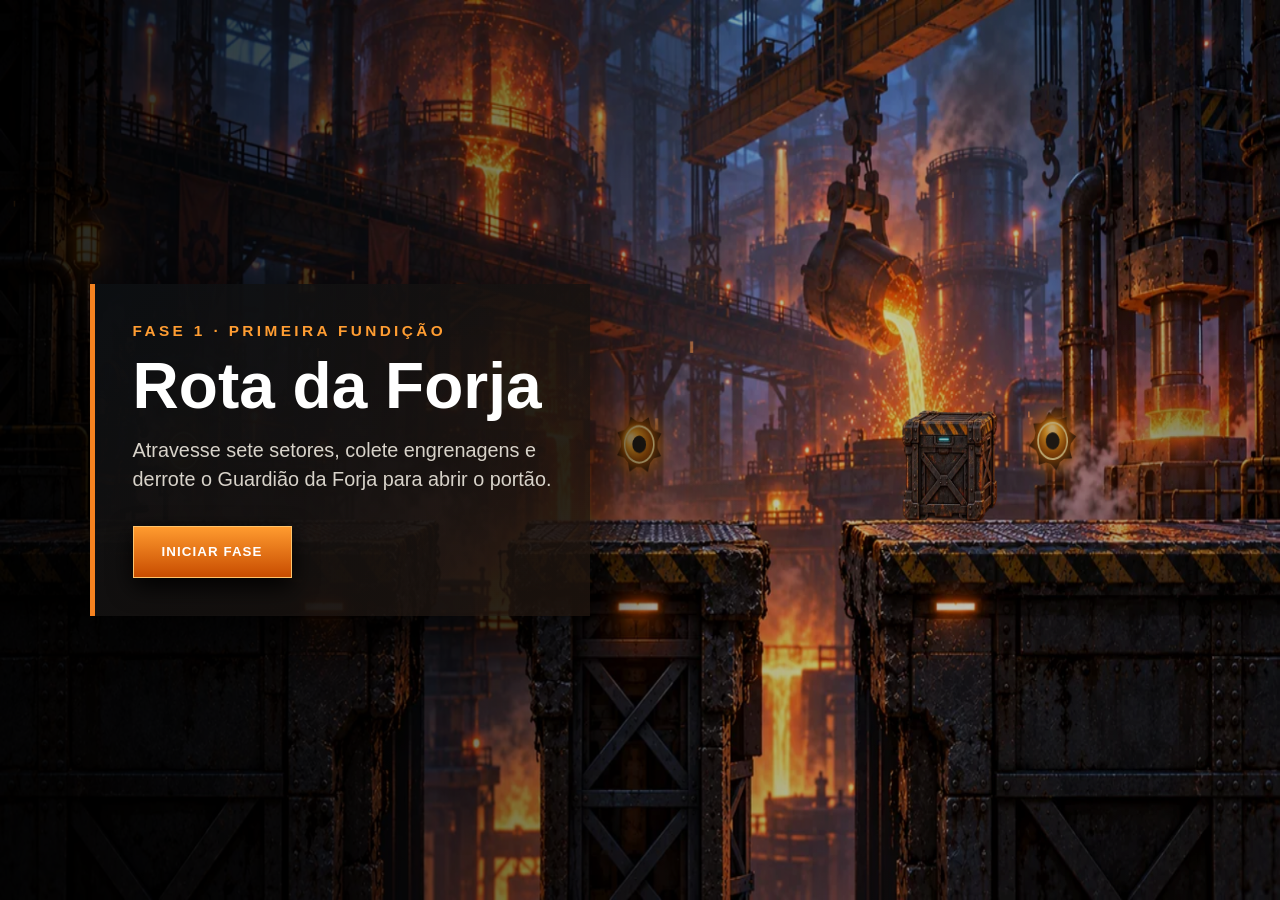
==== app/src/main/assets/index.html @ 574d8080 "feat: adicionar sequência de vitória e abertura do portão v10.0" ====
<!doctype html>
<html lang="pt-BR">
<head>
  <meta charset="utf-8">
  <meta name="viewport" content="width=device-width,initial-scale=1,maximum-scale=1,user-scalable=no,viewport-fit=cover">
  <title>Forja de Aço</title>
  <link rel="stylesheet" href="style.css">
</head>
<body>
  <main id="game-shell">
    <canvas id="game" width="1672" height="941" aria-label="Forja de Aço"></canvas>

    <section id="loading">
      <div class="brand">FORJA DE AÇO</div>
      <div class="subtitle">PROTÓTIPO DE PLATAFORMA</div>
      <div class="bar"><span></span></div>
    </section>

    <section id="intro" class="hidden">
      <div class="panel">
        <div class="eyebrow">FASE 1 · PRIMEIRA FUNDIÇÃO</div>
        <h1>Rota da Forja</h1>
        <p>Atravesse sete setores, colete engrenagens e derrote o Guardião da Forja para abrir o portão.</p>
        <button id="start">INICIAR FASE</button>
      </div>
    </section>

    <div id="hud" class="hidden">
      <div class="title">FORJA DE AÇO</div>
      <div id="status">SETOR 01 · PISO DE FUNDIÇÃO</div>
      <div id="scrap">SUCATA 0/5</div>
      <div id="score">PONTOS 0000</div>
      <div id="power" class="hidden"></div>
      <div id="fps">60 FPS</div>
      <button id="sound" aria-label="Ligar ou desligar som">♪</button>
      <button id="pause" aria-label="Pausar">Ⅱ</button>
    </div>

    <div id="boss-hud" class="hidden">
      <div class="boss-name">GUARDIÃO DA FORJA</div>
      <div class="boss-bar"><i id="boss-health"></i></div>
    </div>

    <div id="controls" class="hidden">
      <div class="move-pad">
        <button id="left" aria-label="Mover para esquerda">‹</button>
        <button id="right" aria-label="Mover para direita">›</button>
      </div>
      <div class="action-pad">
        <button id="attack" aria-label="Disparar rebite">⚡</button>
        <button id="jump" aria-label="Pular">⌃</button>
      </div>
    </div>

    <section id="message" class="hidden"><div></div></section>

    <section id="result" class="hidden">
      <div class="result-panel">
        <div class="eyebrow">GUARDIÃO DA FORJA DERROTADO</div>
        <h2>FASE 1 CONCLUÍDA</h2>
        <div id="result-stats"></div>
        <button id="replay">JOGAR NOVAMENTE</button>
      </div>
    </section>
  </main>
  <script src="game.js"></script>
</body>
</html>
---- app/src/main/assets/style.css ----
:root { color-scheme: dark; }
* { box-sizing: border-box; -webkit-tap-highlight-color: transparent; user-select: none; }
html, body { width: 100%; height: 100%; margin: 0; overflow: hidden; background: #050607; font-family: Arial, Helvetica, sans-serif; }
body { touch-action: none; }
#game-shell { position: fixed; inset: 0; overflow: hidden; background: #050607; }
#game { position: absolute; width: 100%; height: 100%; object-fit: fill; }
.hidden { display: none !important; }
#loading, #intro, #message, #result { position: absolute; inset: 0; display: grid; place-items: center; z-index: 20; }
#loading { background: radial-gradient(circle at 50% 60%, #622100 0, #160d08 32%, #040506 72%); }
.brand { color: #ffb13b; font-size: clamp(28px, 7vw, 92px); font-weight: 950; letter-spacing: .08em; text-shadow: 0 0 24px #ff6a00; }
.subtitle { color: #f4e7d2; margin-top: 10px; font-size: clamp(10px, 1.6vw, 24px); letter-spacing: .35em; text-align: center; }
.bar { width: min(56vw, 620px); height: 8px; border: 1px solid #81512b; margin-top: 28px; background: #0c0d0e; overflow: hidden; }
.bar span { display: block; height: 100%; width: 0; background: linear-gradient(90deg,#b93100,#ffbe3c); animation: load 1.25s ease forwards; box-shadow: 0 0 16px #ff7b00; }
@keyframes load { to { width: 100%; } }
#intro { background: linear-gradient(90deg, rgba(0,0,0,.86), rgba(0,0,0,.18) 68%); place-items: center start; padding-left: 7vw; }
.panel { width: min(500px, 46vw); padding: clamp(18px, 3vw, 38px); border-left: 5px solid #f58220; background: linear-gradient(135deg, rgba(12,15,18,.96), rgba(30,20,14,.86)); box-shadow: 0 18px 80px #000; }
.eyebrow { color: #ff9d32; letter-spacing: .22em; font-weight: 800; font-size: clamp(9px, 1.2vw, 16px); }
h1 { margin: .24em 0; font-size: clamp(30px, 5vw, 66px); line-height: .95; }
.panel p { color: #d8d3ca; line-height: 1.45; font-size: clamp(12px, 1.55vw, 20px); }
.panel button { margin-top: 12px; min-height: 52px; padding: 0 28px; border: 1px solid #ffc36a; background: linear-gradient(#ff9b2f,#c84c00); color: white; font-weight: 900; letter-spacing: .08em; box-shadow: 0 8px 24px #000; }
#hud { position: absolute; inset: max(10px, env(safe-area-inset-top)) 16px auto; height: 48px; z-index: 10; display: flex; align-items: center; gap: 15px; pointer-events: none; text-shadow: 0 2px 6px #000; }
#hud .title { color: #ff9a27; font-weight: 950; font-size: clamp(15px, 2.1vw, 29px); letter-spacing: .06em; }
#status { color: #e6e0d7; font-size: clamp(9px, 1.1vw, 15px); letter-spacing: .11em; }
#scrap { flex: 0 0 auto; color: #fff2cf; font: 950 clamp(10px, 1.2vw, 16px)/1 Arial,sans-serif; letter-spacing: .08em; padding: 9px 12px; border: 1px solid #ff9a27; border-radius: 6px; background: linear-gradient(180deg,rgba(120,50,4,.88),rgba(25,17,11,.88)); box-shadow: inset 0 0 12px rgba(255,133,25,.18),0 3px 12px #000; }
#score { flex: 0 0 auto; color: #ffe195; font: 900 clamp(9px, 1vw, 14px)/1 monospace; letter-spacing: .06em; }
#power { flex: 0 0 auto; color: #d7f8ff; font: 950 clamp(9px,1vw,14px)/1 Arial,sans-serif; padding: 8px 10px; border: 1px solid #55d9ff; border-radius: 6px; background: rgba(7,55,72,.8); box-shadow: inset 0 0 12px rgba(68,205,255,.18),0 3px 12px #000; }
#fps { color: #ffb24c; font: 800 clamp(8px, .9vw, 12px)/1 monospace; padding: 6px 8px; border: 1px solid rgba(255,154,39,.38); background: rgba(0,0,0,.35); }
#sound, #pause { pointer-events: auto; width: 48px; height: 44px; border-radius: 8px; border: 1px solid #8b8c8d; background: rgba(10,12,14,.63); color: white; font-weight: 900; font-size: 21px; }
#sound { margin-left: auto; color: #ffb24c; }
#boss-hud { position:absolute; z-index:11; left:50%; top:max(68px,calc(env(safe-area-inset-top) + 58px)); transform:translateX(-50%); width:min(500px,54vw); text-align:center; pointer-events:none; filter:drop-shadow(0 5px 10px #000); }
.boss-name { color:#ffd7a0; font:950 clamp(10px,1.25vw,17px)/1 Arial,sans-serif; letter-spacing:.17em; margin-bottom:7px; text-shadow:0 2px 5px #000; }
.boss-bar { height:16px; padding:3px; border:1px solid #c8a47b; border-radius:3px; background:rgba(9,10,11,.92); box-shadow:inset 0 0 8px #000,0 0 16px rgba(255,88,10,.25); overflow:hidden; }
.boss-bar i { display:block; width:100%; height:100%; border-radius:1px; background:linear-gradient(90deg,#a61f00,#ff5d0b 55%,#ffd056); box-shadow:0 0 13px #ff5a00; transition:width .18s ease; }
#controls { position: absolute; inset: auto max(18px, env(safe-area-inset-right)) max(18px, env(safe-area-inset-bottom)) max(18px, env(safe-area-inset-left)); z-index: 12; display: flex; align-items: end; justify-content: space-between; pointer-events: none; }
.move-pad { display: flex; gap: 16px; }
.action-pad { display: flex; align-items: end; gap: 14px; }
#controls button { pointer-events: auto; border: 2px solid rgba(255,255,255,.5); background: rgba(8,11,14,.48); color: rgba(255,255,255,.9); box-shadow: inset 0 0 18px rgba(255,255,255,.08), 0 6px 20px #000; backdrop-filter: blur(2px); }
#left, #right { width: clamp(76px, 9vw, 128px); height: clamp(76px, 9vw, 128px); border-radius: 50%; font-size: clamp(52px, 6vw, 82px); line-height: .7; padding-bottom: 10px; }
#jump { width: clamp(84px, 10vw, 140px); height: clamp(84px, 10vw, 140px); border-radius: 50%; font-size: clamp(48px, 6vw, 82px); padding-bottom: 15px; border-color: rgba(255,159,48,.8) !important; box-shadow: inset 0 0 22px rgba(255,126,0,.18), 0 6px 24px #000 !important; }
#attack { width: clamp(68px,8vw,108px); height: clamp(68px,8vw,108px); border-radius: 50%; font-size: clamp(30px,4vw,54px); border-color: rgba(104,205,255,.85) !important; color: #c9f3ff !important; box-shadow: inset 0 0 22px rgba(55,174,255,.2),0 6px 24px #000 !important; }
#controls button.pressed { transform: scale(.91); background: rgba(245,117,20,.55); }
#message { background: rgba(0,0,0,.22); pointer-events: none; }
#message div { padding: 14px 26px; color: white; background: rgba(8,10,12,.88); border-bottom: 3px solid #f57c19; font-weight: 900; font-size: clamp(16px, 3vw, 42px); letter-spacing: .08em; box-shadow: 0 12px 35px #000; }
#result { background: radial-gradient(circle at 50% 45%,rgba(101,39,5,.72),rgba(0,0,0,.9) 62%); }
.result-panel { width: min(620px,78vw); padding: clamp(22px,4vw,48px); text-align: center; border: 1px solid #ff9a27; border-top: 7px solid #ff9a27; background: linear-gradient(145deg,rgba(18,22,25,.98),rgba(45,24,12,.97)); box-shadow: 0 20px 90px #000, inset 0 0 35px rgba(255,112,18,.1); }
.result-panel h2 { margin: .25em 0 .45em; color: #fff; font-size: clamp(28px,5vw,62px); }
#result-stats { color: #ffd28b; font: 900 clamp(15px,2vw,26px)/1.7 monospace; white-space: pre-line; }
#replay { margin-top: 18px; min-height: 50px; padding: 0 28px; border: 1px solid #ffc36a; background: linear-gradient(#ff9b2f,#c84c00); color: #fff; font-weight: 950; letter-spacing: .08em; }
@media (max-height: 430px) { #hud { gap: 9px; } #status { max-width: 24vw; overflow: hidden; white-space: nowrap; } #fps { display:none; } #boss-hud { top:56px; width:42vw; } #left,#right { width: 72px; height: 72px; } #jump { width: 82px; height: 82px; } #attack { width: 66px; height: 66px; } }
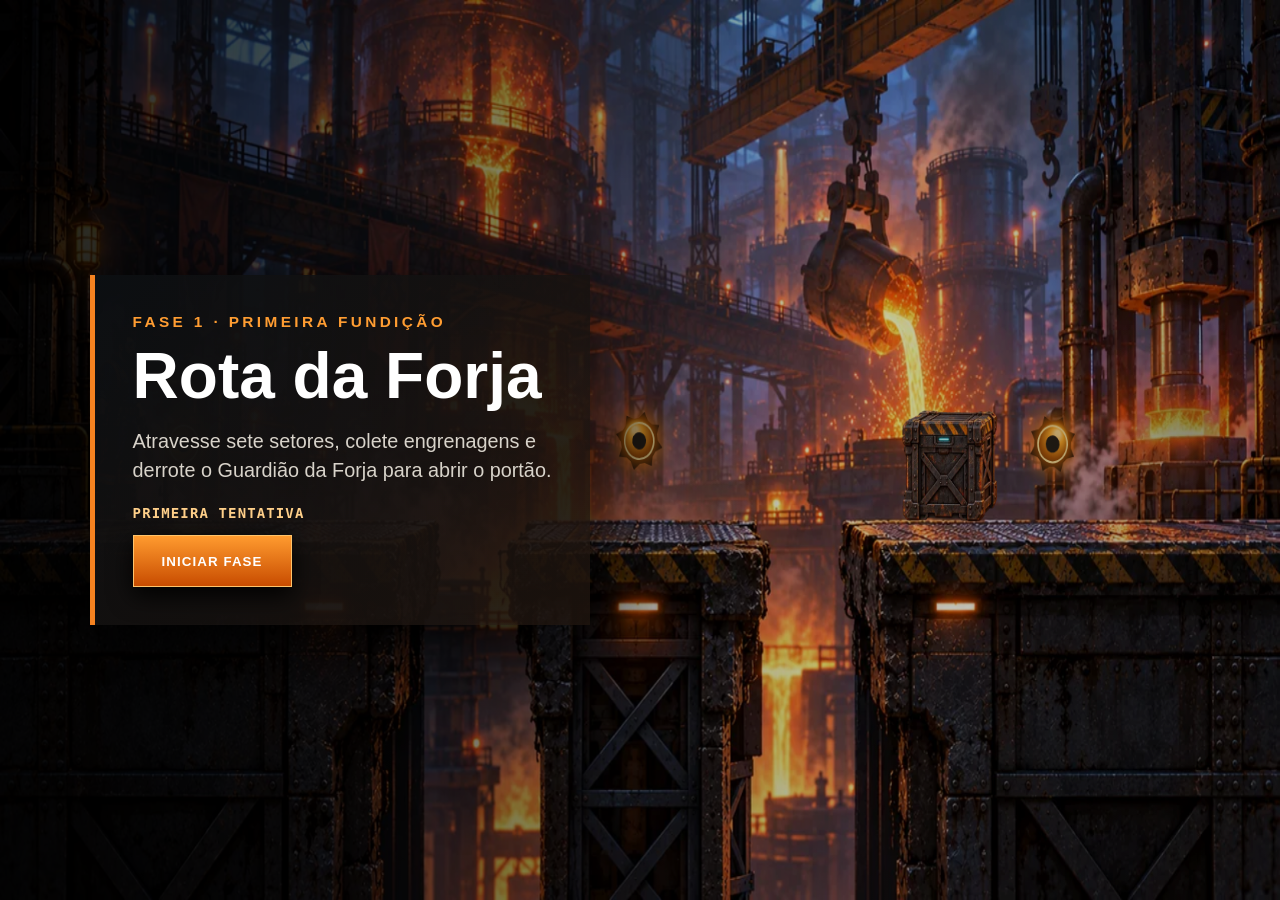
==== commit 7f359466: "feat: adicionar estrelas e recordes persistentes v11.0" ====
--- a/app/src/main/assets/index.html
+++ b/app/src/main/assets/index.html
@@ -21,6 +21,7 @@
         <div class="eyebrow">FASE 1 · PRIMEIRA FUNDIÇÃO</div>
         <h1>Rota da Forja</h1>
         <p>Atravesse sete setores, colete engrenagens e derrote o Guardião da Forja para abrir o portão.</p>
+        <div id="intro-record" class="intro-record">PRIMEIRA TENTATIVA</div>
         <button id="start">INICIAR FASE</button>
       </div>
     </section>
@@ -58,7 +59,10 @@
       <div class="result-panel">
         <div class="eyebrow">GUARDIÃO DA FORJA DERROTADO</div>
         <h2>FASE 1 CONCLUÍDA</h2>
+        <div id="result-stars" aria-label="Avaliação da fase">☆ ☆ ☆</div>
         <div id="result-stats"></div>
+        <div id="result-objectives"></div>
+        <div id="result-record"></div>
         <button id="replay">JOGAR NOVAMENTE</button>
       </div>
     </section>
--- a/app/src/main/assets/style.css
+++ b/app/src/main/assets/style.css
@@ -17,6 +17,7 @@
 .eyebrow { color: #ff9d32; letter-spacing: .22em; font-weight: 800; font-size: clamp(9px, 1.2vw, 16px); }
 h1 { margin: .24em 0; font-size: clamp(30px, 5vw, 66px); line-height: .95; }
 .panel p { color: #d8d3ca; line-height: 1.45; font-size: clamp(12px, 1.55vw, 20px); }
+.intro-record { color:#ffd08a; font:900 clamp(10px,1.1vw,14px)/1.35 monospace; letter-spacing:.08em; margin-top:14px; }
 .panel button { margin-top: 12px; min-height: 52px; padding: 0 28px; border: 1px solid #ffc36a; background: linear-gradient(#ff9b2f,#c84c00); color: white; font-weight: 900; letter-spacing: .08em; box-shadow: 0 8px 24px #000; }
 #hud { position: absolute; inset: max(10px, env(safe-area-inset-top)) 16px auto; height: 48px; z-index: 10; display: flex; align-items: center; gap: 15px; pointer-events: none; text-shadow: 0 2px 6px #000; }
 #hud .title { color: #ff9a27; font-weight: 950; font-size: clamp(15px, 2.1vw, 29px); letter-spacing: .06em; }
@@ -44,6 +45,11 @@
 #result { background: radial-gradient(circle at 50% 45%,rgba(101,39,5,.72),rgba(0,0,0,.9) 62%); }
 .result-panel { width: min(620px,78vw); padding: clamp(22px,4vw,48px); text-align: center; border: 1px solid #ff9a27; border-top: 7px solid #ff9a27; background: linear-gradient(145deg,rgba(18,22,25,.98),rgba(45,24,12,.97)); box-shadow: 0 20px 90px #000, inset 0 0 35px rgba(255,112,18,.1); }
 .result-panel h2 { margin: .25em 0 .45em; color: #fff; font-size: clamp(28px,5vw,62px); }
+#result-stars { color:#ffb32f; font:950 clamp(38px,6vw,76px)/1 Arial,sans-serif; letter-spacing:.09em; text-shadow:0 0 18px rgba(255,128,15,.65),0 4px 0 #713100; margin:.04em 0 .14em; }
 #result-stats { color: #ffd28b; font: 900 clamp(15px,2vw,26px)/1.7 monospace; white-space: pre-line; }
+#result-objectives { display:grid; grid-template-columns:repeat(3,1fr); gap:7px; margin:12px auto 0; color:#d8dde0; font:800 clamp(9px,1vw,13px)/1.25 Arial,sans-serif; }
+#result-objectives span { padding:8px 5px; border:1px solid #565d60; background:rgba(7,9,10,.54); }
+#result-objectives .done { color:#b8ffc8; border-color:#4fad68; background:rgba(18,79,35,.34); }
+#result-record { color:#fff0c4; font:950 clamp(10px,1.15vw,15px)/1.3 monospace; margin-top:12px; letter-spacing:.06em; }
 #replay { margin-top: 18px; min-height: 50px; padding: 0 28px; border: 1px solid #ffc36a; background: linear-gradient(#ff9b2f,#c84c00); color: #fff; font-weight: 950; letter-spacing: .08em; }
-@media (max-height: 430px) { #hud { gap: 9px; } #status { max-width: 24vw; overflow: hidden; white-space: nowrap; } #fps { display:none; } #boss-hud { top:56px; width:42vw; } #left,#right { width: 72px; height: 72px; } #jump { width: 82px; height: 82px; } #attack { width: 66px; height: 66px; } }
+@media (max-height: 430px) { #hud { gap: 9px; } #status { max-width: 24vw; overflow: hidden; white-space: nowrap; } #fps { display:none; } #boss-hud { top:56px; width:42vw; } .result-panel { padding:16px 28px; } .result-panel h2 { font-size:30px; margin:.12em 0; } #result-stars { font-size:38px; } #result-stats { font-size:12px; line-height:1.35; } #result-objectives { margin-top:7px; } #result-record { margin-top:7px; } #replay { margin-top:9px; min-height:40px; } #left,#right { width: 72px; height: 72px; } #jump { width: 82px; height: 82px; } #attack { width: 66px; height: 66px; } }
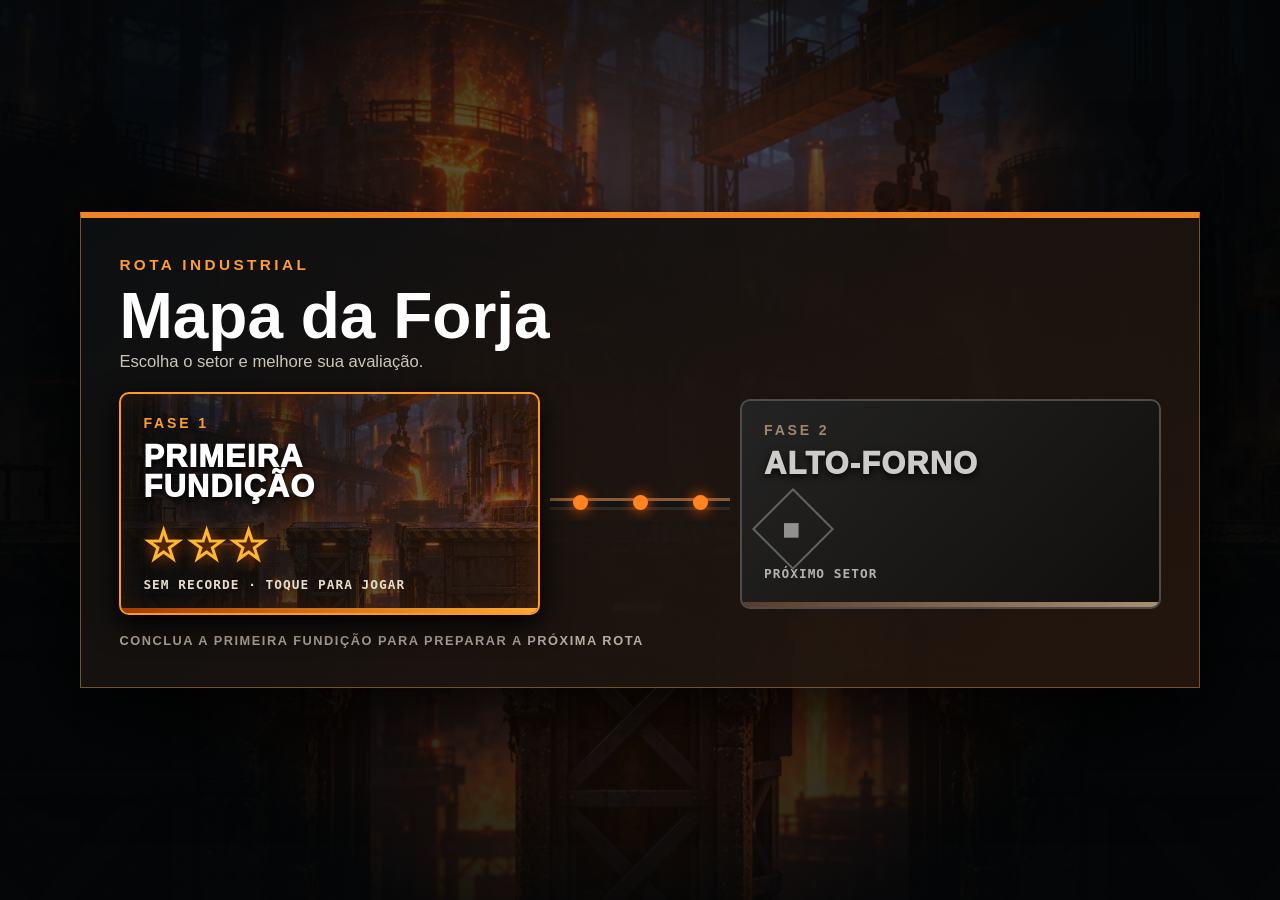
==== commit eadeb236: "feat: adicionar mapa e seleção de fases v12.0" ====
--- a/app/src/main/assets/index.html
+++ b/app/src/main/assets/index.html
@@ -14,6 +14,30 @@
       <div class="brand">FORJA DE AÇO</div>
       <div class="subtitle">PROTÓTIPO DE PLATAFORMA</div>
       <div class="bar"><span></span></div>
+    </section>
+
+    <section id="stage-map" class="hidden">
+      <div class="map-panel">
+        <div class="eyebrow">ROTA INDUSTRIAL</div>
+        <h1>Mapa da Forja</h1>
+        <p class="map-copy">Escolha o setor e melhore sua avaliação.</p>
+        <div class="stage-route">
+          <button id="phase-one" class="stage-card unlocked">
+            <span class="stage-number">FASE 1</span>
+            <strong>PRIMEIRA FUNDIÇÃO</strong>
+            <span id="map-stars" class="map-stars">☆ ☆ ☆</span>
+            <small id="map-record">SEM RECORDE</small>
+          </button>
+          <div class="route-line"><i></i><i></i><i></i></div>
+          <div class="stage-card locked" aria-label="Fase 2 bloqueada">
+            <span class="stage-number">FASE 2</span>
+            <strong>ALTO-FORNO</strong>
+            <span class="lock-mark">◆</span>
+            <small>PRÓXIMO SETOR</small>
+          </div>
+        </div>
+        <div class="map-tip">CONCLUA A PRIMEIRA FUNDIÇÃO PARA PREPARAR A PRÓXIMA ROTA</div>
+      </div>
     </section>
 
     <section id="intro" class="hidden">
@@ -63,7 +87,10 @@
         <div id="result-stats"></div>
         <div id="result-objectives"></div>
         <div id="result-record"></div>
-        <button id="replay">JOGAR NOVAMENTE</button>
+        <div class="result-actions">
+          <button id="replay">JOGAR NOVAMENTE</button>
+          <button id="back-map">VOLTAR AO MAPA</button>
+        </div>
       </div>
     </section>
   </main>
--- a/app/src/main/assets/style.css
+++ b/app/src/main/assets/style.css
@@ -5,7 +5,7 @@
 #game-shell { position: fixed; inset: 0; overflow: hidden; background: #050607; }
 #game { position: absolute; width: 100%; height: 100%; object-fit: fill; }
 .hidden { display: none !important; }
-#loading, #intro, #message, #result { position: absolute; inset: 0; display: grid; place-items: center; z-index: 20; }
+#loading, #stage-map, #intro, #message, #result { position: absolute; inset: 0; display: grid; place-items: center; z-index: 20; }
 #loading { background: radial-gradient(circle at 50% 60%, #622100 0, #160d08 32%, #040506 72%); }
 .brand { color: #ffb13b; font-size: clamp(28px, 7vw, 92px); font-weight: 950; letter-spacing: .08em; text-shadow: 0 0 24px #ff6a00; }
 .subtitle { color: #f4e7d2; margin-top: 10px; font-size: clamp(10px, 1.6vw, 24px); letter-spacing: .35em; text-align: center; }
@@ -13,6 +13,26 @@
 .bar span { display: block; height: 100%; width: 0; background: linear-gradient(90deg,#b93100,#ffbe3c); animation: load 1.25s ease forwards; box-shadow: 0 0 16px #ff7b00; }
 @keyframes load { to { width: 100%; } }
 #intro { background: linear-gradient(90deg, rgba(0,0,0,.86), rgba(0,0,0,.18) 68%); place-items: center start; padding-left: 7vw; }
+#stage-map { background:radial-gradient(circle at 50% 45%,rgba(113,47,9,.42),rgba(3,5,6,.96) 68%),url('art/forge_stage.webp') center/cover; }
+.map-panel { width:min(1120px,90vw); padding:clamp(20px,3vw,42px); border:1px solid #77512f; border-top:6px solid #f08422; background:linear-gradient(145deg,rgba(12,15,17,.97),rgba(37,22,13,.95)); box-shadow:0 22px 90px #000; }
+.map-panel h1 { margin:.18em 0 .08em; font-size:clamp(34px,5vw,70px); }
+.map-copy { margin:0 0 20px; color:#ccc5ba; font-size:clamp(11px,1.3vw,18px); }
+.stage-route { display:grid; grid-template-columns:1fr minmax(80px,180px) 1fr; align-items:center; gap:10px; }
+.stage-card { min-height:210px; padding:22px; border:2px solid #565d60; border-radius:10px; color:#fff; text-align:left; position:relative; overflow:hidden; }
+button.stage-card { font:inherit; }
+.stage-card.unlocked { cursor:pointer; border-color:#ff9a2a; background:linear-gradient(90deg,rgba(9,11,12,.9),rgba(52,27,12,.64)),url('art/forge_stage.webp') center/cover; box-shadow:inset 0 0 28px rgba(255,112,14,.14),0 10px 30px #000; }
+.stage-card.unlocked:active { transform:scale(.985); }
+.stage-card.locked { filter:saturate(.3); background:linear-gradient(135deg,#24292b,#0b0d0e); opacity:.78; }
+.stage-card::after { content:''; position:absolute; inset:auto 0 0; height:5px; background:linear-gradient(90deg,#a63b00,#ffad32); }
+.stage-number { display:block; color:#ff9d32; font:900 clamp(10px,1.1vw,15px)/1 Arial,sans-serif; letter-spacing:.2em; margin-bottom:12px; }
+.stage-card strong { display:block; max-width:85%; font:950 clamp(20px,2.4vw,34px)/1 Arial,sans-serif; letter-spacing:.04em; text-shadow:0 3px 7px #000; }
+.map-stars { display:block; margin-top:22px; color:#ffb630; font:950 clamp(26px,3.4vw,46px)/1 Arial,sans-serif; letter-spacing:.08em; text-shadow:0 0 14px #b85000; }
+.stage-card small { display:block; margin-top:10px; color:#e7dccb; font:900 clamp(9px,1vw,14px)/1 monospace; letter-spacing:.08em; }
+.lock-mark { display:grid; place-items:center; width:58px; height:58px; margin-top:21px; border:2px solid #737a7c; transform:rotate(45deg); color:#aeb4b5; font-size:27px; }
+.lock-mark::first-letter { transform:rotate(-45deg); }
+.route-line { display:flex; align-items:center; justify-content:space-around; height:12px; border-top:3px solid #8d5b31; border-bottom:3px solid #32271e; background:#111416; }
+.route-line i { width:15px; height:15px; margin-top:-3px; border-radius:50%; background:#ff8522; box-shadow:0 0 14px #ff5e00; }
+.map-tip { margin-top:18px; color:#b6aca0; font:800 clamp(9px,1vw,13px)/1.2 Arial,sans-serif; letter-spacing:.12em; }
 .panel { width: min(500px, 46vw); padding: clamp(18px, 3vw, 38px); border-left: 5px solid #f58220; background: linear-gradient(135deg, rgba(12,15,18,.96), rgba(30,20,14,.86)); box-shadow: 0 18px 80px #000; }
 .eyebrow { color: #ff9d32; letter-spacing: .22em; font-weight: 800; font-size: clamp(9px, 1.2vw, 16px); }
 h1 { margin: .24em 0; font-size: clamp(30px, 5vw, 66px); line-height: .95; }
@@ -52,4 +72,6 @@
 #result-objectives .done { color:#b8ffc8; border-color:#4fad68; background:rgba(18,79,35,.34); }
 #result-record { color:#fff0c4; font:950 clamp(10px,1.15vw,15px)/1.3 monospace; margin-top:12px; letter-spacing:.06em; }
 #replay { margin-top: 18px; min-height: 50px; padding: 0 28px; border: 1px solid #ffc36a; background: linear-gradient(#ff9b2f,#c84c00); color: #fff; font-weight: 950; letter-spacing: .08em; }
-@media (max-height: 430px) { #hud { gap: 9px; } #status { max-width: 24vw; overflow: hidden; white-space: nowrap; } #fps { display:none; } #boss-hud { top:56px; width:42vw; } .result-panel { padding:16px 28px; } .result-panel h2 { font-size:30px; margin:.12em 0; } #result-stars { font-size:38px; } #result-stats { font-size:12px; line-height:1.35; } #result-objectives { margin-top:7px; } #result-record { margin-top:7px; } #replay { margin-top:9px; min-height:40px; } #left,#right { width: 72px; height: 72px; } #jump { width: 82px; height: 82px; } #attack { width: 66px; height: 66px; } }
+.result-actions { display:flex; justify-content:center; gap:10px; }
+#back-map { margin-top:18px; min-height:50px; padding:0 24px; border:1px solid #747a7c; background:linear-gradient(#343a3d,#15191b); color:#fff; font-weight:900; letter-spacing:.08em; }
+@media (max-height: 430px) { #hud { gap: 9px; } #status { max-width: 24vw; overflow: hidden; white-space: nowrap; } #fps { display:none; } #boss-hud { top:56px; width:42vw; } .map-panel { padding:16px 28px; } .map-panel h1 { font-size:34px; } .map-copy { margin-bottom:8px; } .stage-card { min-height:145px; padding:14px; } .map-stars { margin-top:10px; font-size:28px; } .stage-card small { margin-top:6px; } .lock-mark { width:38px; height:38px; margin-top:10px; } .map-tip { margin-top:8px; } .result-panel { padding:16px 28px; } .result-panel h2 { font-size:30px; margin:.12em 0; } #result-stars { font-size:38px; } #result-stats { font-size:12px; line-height:1.35; } #result-objectives { margin-top:7px; } #result-record { margin-top:7px; } #replay,#back-map { margin-top:9px; min-height:40px; } #left,#right { width: 72px; height: 72px; } #jump { width: 82px; height: 82px; } #attack { width: 66px; height: 66px; } }
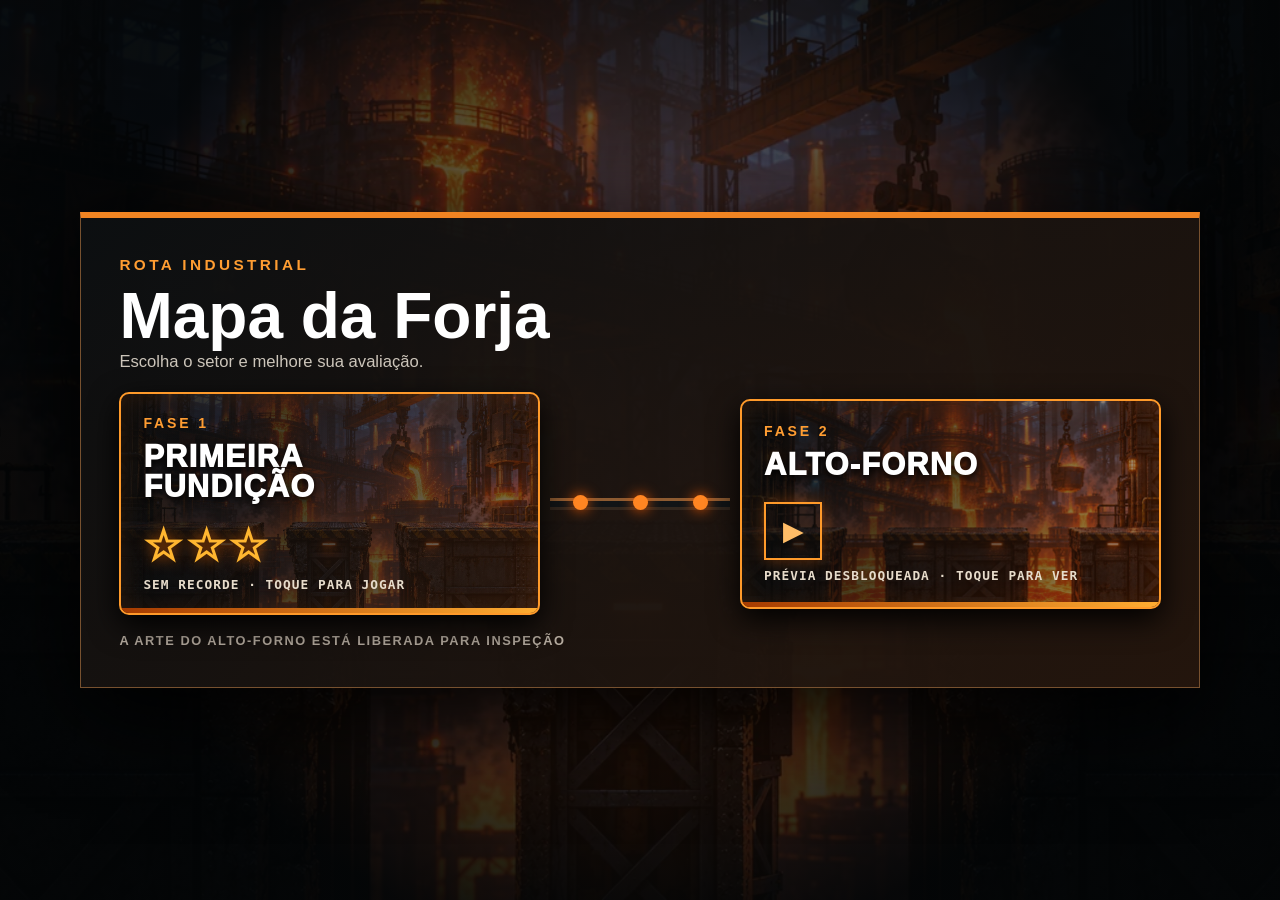
==== commit ccf9d352: "feat: adicionar prévia 3D da fase Alto-forno v13.0" ====
--- a/app/src/main/assets/index.html
+++ b/app/src/main/assets/index.html
@@ -29,14 +29,27 @@
             <small id="map-record">SEM RECORDE</small>
           </button>
           <div class="route-line"><i></i><i></i><i></i></div>
-          <div class="stage-card locked" aria-label="Fase 2 bloqueada">
+          <button id="phase-two" class="stage-card locked" aria-label="Fase 2 bloqueada" disabled>
             <span class="stage-number">FASE 2</span>
             <strong>ALTO-FORNO</strong>
             <span class="lock-mark">◆</span>
-            <small>PRÓXIMO SETOR</small>
-          </div>
+            <small id="phase-two-status">CONCLUA A FASE 1</small>
+          </button>
         </div>
-        <div class="map-tip">CONCLUA A PRIMEIRA FUNDIÇÃO PARA PREPARAR A PRÓXIMA ROTA</div>
+        <div id="map-tip" class="map-tip">CONCLUA A PRIMEIRA FUNDIÇÃO PARA PREPARAR A PRÓXIMA ROTA</div>
+      </div>
+    </section>
+
+    <section id="phase-two-preview" class="hidden">
+      <div class="phase-preview-panel">
+        <div class="preview-copy">
+          <div class="eyebrow">PRÉVIA VISUAL · FASE 2</div>
+          <h1>Alto-forno</h1>
+          <p>Um setor mais quente e vertical, com piso de aço, canais de metal líquido e novas armadilhas de vapor.</p>
+          <div class="preview-tags"><span>METAL LÍQUIDO</span><span>VAPOR</span><span>NOVAS ROTAS</span></div>
+          <div class="preview-note">CENÁRIO APROVADO PARA A PRÓXIMA ETAPA DE CONSTRUÇÃO</div>
+          <button id="preview-back">VOLTAR AO MAPA</button>
+        </div>
       </div>
     </section>
 
--- a/app/src/main/assets/style.css
+++ b/app/src/main/assets/style.css
@@ -5,7 +5,7 @@
 #game-shell { position: fixed; inset: 0; overflow: hidden; background: #050607; }
 #game { position: absolute; width: 100%; height: 100%; object-fit: fill; }
 .hidden { display: none !important; }
-#loading, #stage-map, #intro, #message, #result { position: absolute; inset: 0; display: grid; place-items: center; z-index: 20; }
+#loading, #stage-map, #phase-two-preview, #intro, #message, #result { position: absolute; inset: 0; display: grid; place-items: center; z-index: 20; }
 #loading { background: radial-gradient(circle at 50% 60%, #622100 0, #160d08 32%, #040506 72%); }
 .brand { color: #ffb13b; font-size: clamp(28px, 7vw, 92px); font-weight: 950; letter-spacing: .08em; text-shadow: 0 0 24px #ff6a00; }
 .subtitle { color: #f4e7d2; margin-top: 10px; font-size: clamp(10px, 1.6vw, 24px); letter-spacing: .35em; text-align: center; }
@@ -22,7 +22,8 @@
 button.stage-card { font:inherit; }
 .stage-card.unlocked { cursor:pointer; border-color:#ff9a2a; background:linear-gradient(90deg,rgba(9,11,12,.9),rgba(52,27,12,.64)),url('art/forge_stage.webp') center/cover; box-shadow:inset 0 0 28px rgba(255,112,14,.14),0 10px 30px #000; }
 .stage-card.unlocked:active { transform:scale(.985); }
-.stage-card.locked { filter:saturate(.3); background:linear-gradient(135deg,#24292b,#0b0d0e); opacity:.78; }
+.stage-card.locked { filter:saturate(.3); background:linear-gradient(135deg,rgba(36,41,43,.9),rgba(11,13,14,.94)),url('art/blast_furnace_preview.webp') center/cover; opacity:.78; }
+.stage-card.unlocked#phase-two { background:linear-gradient(90deg,rgba(9,11,12,.88),rgba(72,28,5,.5)),url('art/blast_furnace_preview.webp') center/cover; }
 .stage-card::after { content:''; position:absolute; inset:auto 0 0; height:5px; background:linear-gradient(90deg,#a63b00,#ffad32); }
 .stage-number { display:block; color:#ff9d32; font:900 clamp(10px,1.1vw,15px)/1 Arial,sans-serif; letter-spacing:.2em; margin-bottom:12px; }
 .stage-card strong { display:block; max-width:85%; font:950 clamp(20px,2.4vw,34px)/1 Arial,sans-serif; letter-spacing:.04em; text-shadow:0 3px 7px #000; }
@@ -30,9 +31,19 @@
 .stage-card small { display:block; margin-top:10px; color:#e7dccb; font:900 clamp(9px,1vw,14px)/1 monospace; letter-spacing:.08em; }
 .lock-mark { display:grid; place-items:center; width:58px; height:58px; margin-top:21px; border:2px solid #737a7c; transform:rotate(45deg); color:#aeb4b5; font-size:27px; }
 .lock-mark::first-letter { transform:rotate(-45deg); }
+.lock-mark.ready { transform:none; border-color:#ff9a2a; color:#ffbd67; box-shadow:0 0 15px rgba(255,112,12,.35); }
 .route-line { display:flex; align-items:center; justify-content:space-around; height:12px; border-top:3px solid #8d5b31; border-bottom:3px solid #32271e; background:#111416; }
 .route-line i { width:15px; height:15px; margin-top:-3px; border-radius:50%; background:#ff8522; box-shadow:0 0 14px #ff5e00; }
 .map-tip { margin-top:18px; color:#b6aca0; font:800 clamp(9px,1vw,13px)/1.2 Arial,sans-serif; letter-spacing:.12em; }
+#phase-two-preview { background:#030405; }
+.phase-preview-panel { position:absolute; inset:0; background:linear-gradient(90deg,rgba(2,4,5,.94) 0%,rgba(7,8,9,.7) 42%,rgba(0,0,0,.05) 73%),url('art/blast_furnace_preview.webp') center/cover; display:flex; align-items:center; padding-left:6vw; }
+.preview-copy { width:min(520px,42vw); padding:clamp(20px,3vw,40px); border-left:5px solid #ff8122; background:linear-gradient(135deg,rgba(10,12,14,.94),rgba(45,22,9,.85)); box-shadow:0 18px 70px #000; }
+.preview-copy h1 { margin:.2em 0; font-size:clamp(34px,5vw,68px); }
+.preview-copy p { color:#ddd4c7; font-size:clamp(12px,1.45vw,19px); line-height:1.45; }
+.preview-tags { display:flex; flex-wrap:wrap; gap:7px; margin-top:15px; }
+.preview-tags span { padding:7px 9px; border:1px solid #a75b20; color:#ffc57b; background:rgba(80,32,5,.55); font:900 clamp(8px,.9vw,12px)/1 Arial,sans-serif; letter-spacing:.08em; }
+.preview-note { margin-top:16px; color:#aeb6b9; font:800 clamp(9px,1vw,13px)/1.3 monospace; }
+#preview-back { margin-top:18px; min-height:48px; padding:0 24px; border:1px solid #ffad55; background:linear-gradient(#f78b27,#ad3e00); color:#fff; font-weight:950; letter-spacing:.08em; }
 .panel { width: min(500px, 46vw); padding: clamp(18px, 3vw, 38px); border-left: 5px solid #f58220; background: linear-gradient(135deg, rgba(12,15,18,.96), rgba(30,20,14,.86)); box-shadow: 0 18px 80px #000; }
 .eyebrow { color: #ff9d32; letter-spacing: .22em; font-weight: 800; font-size: clamp(9px, 1.2vw, 16px); }
 h1 { margin: .24em 0; font-size: clamp(30px, 5vw, 66px); line-height: .95; }
@@ -74,4 +85,4 @@
 #replay { margin-top: 18px; min-height: 50px; padding: 0 28px; border: 1px solid #ffc36a; background: linear-gradient(#ff9b2f,#c84c00); color: #fff; font-weight: 950; letter-spacing: .08em; }
 .result-actions { display:flex; justify-content:center; gap:10px; }
 #back-map { margin-top:18px; min-height:50px; padding:0 24px; border:1px solid #747a7c; background:linear-gradient(#343a3d,#15191b); color:#fff; font-weight:900; letter-spacing:.08em; }
-@media (max-height: 430px) { #hud { gap: 9px; } #status { max-width: 24vw; overflow: hidden; white-space: nowrap; } #fps { display:none; } #boss-hud { top:56px; width:42vw; } .map-panel { padding:16px 28px; } .map-panel h1 { font-size:34px; } .map-copy { margin-bottom:8px; } .stage-card { min-height:145px; padding:14px; } .map-stars { margin-top:10px; font-size:28px; } .stage-card small { margin-top:6px; } .lock-mark { width:38px; height:38px; margin-top:10px; } .map-tip { margin-top:8px; } .result-panel { padding:16px 28px; } .result-panel h2 { font-size:30px; margin:.12em 0; } #result-stars { font-size:38px; } #result-stats { font-size:12px; line-height:1.35; } #result-objectives { margin-top:7px; } #result-record { margin-top:7px; } #replay,#back-map { margin-top:9px; min-height:40px; } #left,#right { width: 72px; height: 72px; } #jump { width: 82px; height: 82px; } #attack { width: 66px; height: 66px; } }
+@media (max-height: 430px) { #hud { gap: 9px; } #status { max-width: 24vw; overflow: hidden; white-space: nowrap; } #fps { display:none; } #boss-hud { top:56px; width:42vw; } .map-panel { padding:16px 28px; } .map-panel h1 { font-size:34px; } .map-copy { margin-bottom:8px; } .stage-card { min-height:145px; padding:14px; } .map-stars { margin-top:10px; font-size:28px; } .stage-card small { margin-top:6px; } .lock-mark { width:38px; height:38px; margin-top:10px; } .map-tip { margin-top:8px; } .preview-copy { padding:18px 25px; } .preview-copy h1 { font-size:36px; margin:.08em 0; } .preview-copy p { margin:7px 0; } .preview-tags { margin-top:8px; } .preview-note { margin-top:8px; } #preview-back { margin-top:8px; min-height:40px; } .result-panel { padding:16px 28px; } .result-panel h2 { font-size:30px; margin:.12em 0; } #result-stars { font-size:38px; } #result-stats { font-size:12px; line-height:1.35; } #result-objectives { margin-top:7px; } #result-record { margin-top:7px; } #replay,#back-map { margin-top:9px; min-height:40px; } #left,#right { width: 72px; height: 72px; } #jump { width: 82px; height: 82px; } #attack { width: 66px; height: 66px; } }
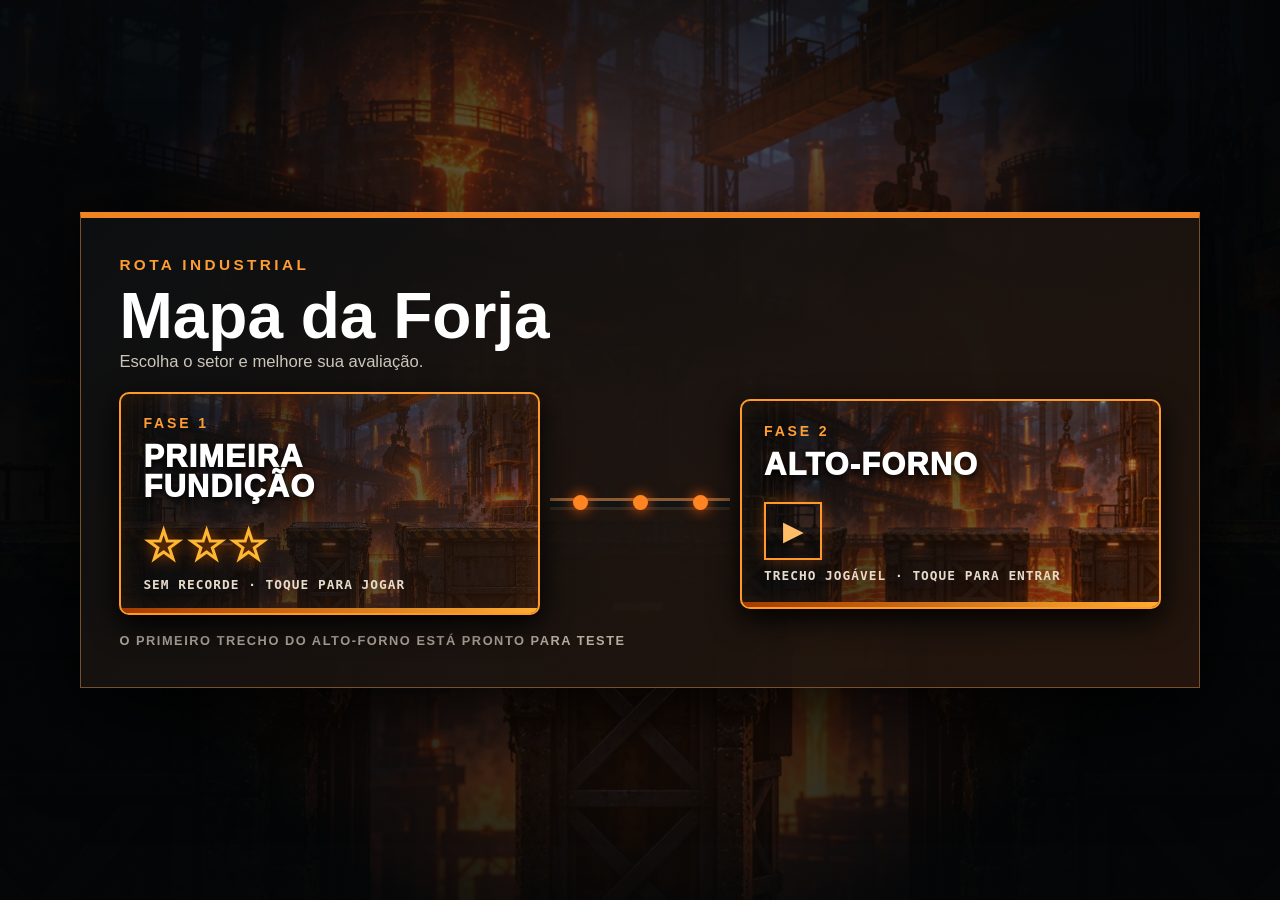
==== commit c635d468: "feat: tornar jogável o primeiro trecho do Alto-forno v14.0" ====
--- a/app/src/main/assets/index.html
+++ b/app/src/main/assets/index.html
@@ -47,8 +47,24 @@
           <h1>Alto-forno</h1>
           <p>Um setor mais quente e vertical, com piso de aço, canais de metal líquido e novas armadilhas de vapor.</p>
           <div class="preview-tags"><span>METAL LÍQUIDO</span><span>VAPOR</span><span>NOVAS ROTAS</span></div>
-          <div class="preview-note">CENÁRIO APROVADO PARA A PRÓXIMA ETAPA DE CONSTRUÇÃO</div>
-          <button id="preview-back">VOLTAR AO MAPA</button>
+          <div class="preview-note">PRIMEIRO TRECHO JOGÁVEL DISPONÍVEL</div>
+          <div class="preview-actions">
+            <button id="phase-two-start">JOGAR TRECHO</button>
+            <button id="preview-back">VOLTAR AO MAPA</button>
+          </div>
+        </div>
+      </div>
+    </section>
+
+    <section id="phase-two-complete" class="hidden">
+      <div class="result-panel">
+        <div class="eyebrow">FASE 2 · TESTE DE PRODUÇÃO</div>
+        <h2>TRECHO CONCLUÍDO</h2>
+        <div id="phase-two-stats"></div>
+        <p class="trial-note">O caminho do Alto-forno está pronto para ser ampliado.</p>
+        <div class="result-actions">
+          <button id="phase-two-replay">JOGAR NOVAMENTE</button>
+          <button id="phase-two-map">VOLTAR AO MAPA</button>
         </div>
       </div>
     </section>
--- a/app/src/main/assets/style.css
+++ b/app/src/main/assets/style.css
@@ -5,7 +5,7 @@
 #game-shell { position: fixed; inset: 0; overflow: hidden; background: #050607; }
 #game { position: absolute; width: 100%; height: 100%; object-fit: fill; }
 .hidden { display: none !important; }
-#loading, #stage-map, #phase-two-preview, #intro, #message, #result { position: absolute; inset: 0; display: grid; place-items: center; z-index: 20; }
+#loading, #stage-map, #phase-two-preview, #phase-two-complete, #intro, #message, #result { position: absolute; inset: 0; display: grid; place-items: center; z-index: 20; }
 #loading { background: radial-gradient(circle at 50% 60%, #622100 0, #160d08 32%, #040506 72%); }
 .brand { color: #ffb13b; font-size: clamp(28px, 7vw, 92px); font-weight: 950; letter-spacing: .08em; text-shadow: 0 0 24px #ff6a00; }
 .subtitle { color: #f4e7d2; margin-top: 10px; font-size: clamp(10px, 1.6vw, 24px); letter-spacing: .35em; text-align: center; }
@@ -43,7 +43,16 @@
 .preview-tags { display:flex; flex-wrap:wrap; gap:7px; margin-top:15px; }
 .preview-tags span { padding:7px 9px; border:1px solid #a75b20; color:#ffc57b; background:rgba(80,32,5,.55); font:900 clamp(8px,.9vw,12px)/1 Arial,sans-serif; letter-spacing:.08em; }
 .preview-note { margin-top:16px; color:#aeb6b9; font:800 clamp(9px,1vw,13px)/1.3 monospace; }
-#preview-back { margin-top:18px; min-height:48px; padding:0 24px; border:1px solid #ffad55; background:linear-gradient(#f78b27,#ad3e00); color:#fff; font-weight:950; letter-spacing:.08em; }
+.preview-actions { display:flex; gap:9px; margin-top:18px; }
+#phase-two-start,#preview-back { min-height:48px; padding:0 20px; color:#fff; font-weight:950; letter-spacing:.07em; }
+#phase-two-start { border:1px solid #ffbd6b; background:linear-gradient(#ff982e,#bd4300); }
+#preview-back { border:1px solid #747a7c; background:linear-gradient(#353b3e,#15191b); }
+#phase-two-complete { background:radial-gradient(circle at 50% 44%,rgba(122,43,3,.7),rgba(0,0,0,.93) 65%); }
+.trial-note { color:#d0c5b7; font-size:clamp(11px,1.25vw,17px); }
+#phase-two-stats { color:#ffd28b; font:900 clamp(15px,2vw,26px)/1.65 monospace; white-space:pre-line; }
+#phase-two-replay,#phase-two-map { margin-top:12px; min-height:48px; padding:0 22px; color:#fff; font-weight:950; letter-spacing:.07em; }
+#phase-two-replay { border:1px solid #ffc36a; background:linear-gradient(#ff9b2f,#c84c00); }
+#phase-two-map { border:1px solid #747a7c; background:linear-gradient(#343a3d,#15191b); }
 .panel { width: min(500px, 46vw); padding: clamp(18px, 3vw, 38px); border-left: 5px solid #f58220; background: linear-gradient(135deg, rgba(12,15,18,.96), rgba(30,20,14,.86)); box-shadow: 0 18px 80px #000; }
 .eyebrow { color: #ff9d32; letter-spacing: .22em; font-weight: 800; font-size: clamp(9px, 1.2vw, 16px); }
 h1 { margin: .24em 0; font-size: clamp(30px, 5vw, 66px); line-height: .95; }
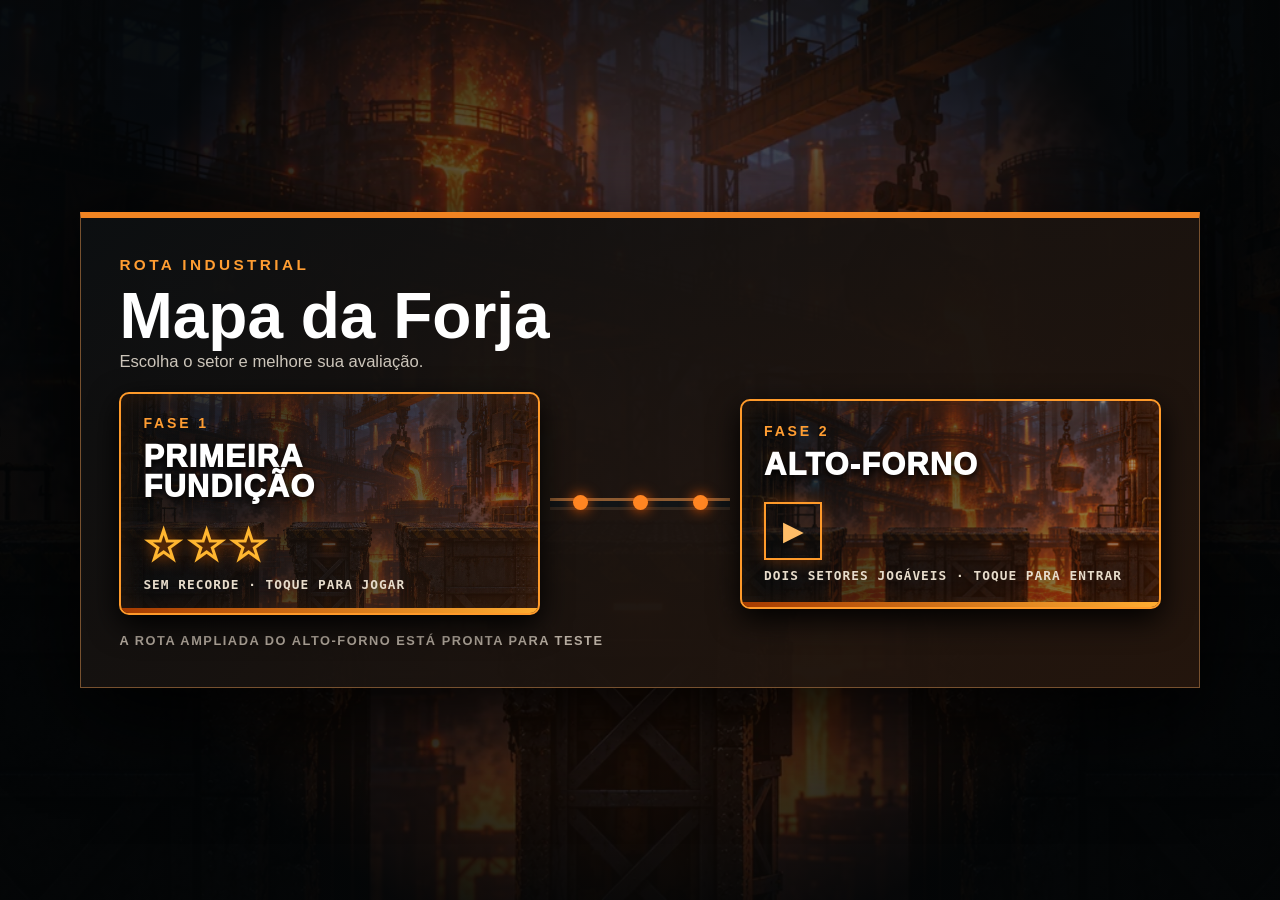
==== commit fbc11cfd: "feat: ampliar Alto-forno para dois setores v16.0" ====
--- a/app/src/main/assets/index.html
+++ b/app/src/main/assets/index.html
@@ -43,13 +43,13 @@
     <section id="phase-two-preview" class="hidden">
       <div class="phase-preview-panel">
         <div class="preview-copy">
-          <div class="eyebrow">PRÉVIA VISUAL · FASE 2</div>
+          <div class="eyebrow">ROTA AMPLIADA · FASE 2</div>
           <h1>Alto-forno</h1>
-          <p>Um setor mais quente e vertical, com piso de aço, canais de metal líquido e novas armadilhas de vapor.</p>
-          <div class="preview-tags"><span>METAL LÍQUIDO</span><span>VAPOR</span><span>NOVAS ROTAS</span></div>
-          <div class="preview-note">PRIMEIRO TRECHO JOGÁVEL DISPONÍVEL</div>
+          <p>Dois setores conectados, com passarela elevada, canais de metal líquido, sentinelas e válvulas de vapor alternadas.</p>
+          <div class="preview-tags"><span>2 SETORES</span><span>CHECKPOINT</span><span>ROTA ELEVADA</span></div>
+          <div class="preview-note">ROTA AMPLIADA JOGÁVEL</div>
           <div class="preview-actions">
-            <button id="phase-two-start">JOGAR TRECHO</button>
+            <button id="phase-two-start">JOGAR FASE</button>
             <button id="preview-back">VOLTAR AO MAPA</button>
           </div>
         </div>
@@ -59,9 +59,9 @@
     <section id="phase-two-complete" class="hidden">
       <div class="result-panel">
         <div class="eyebrow">FASE 2 · TESTE DE PRODUÇÃO</div>
-        <h2>TRECHO CONCLUÍDO</h2>
+        <h2>ROTA CONCLUÍDA</h2>
         <div id="phase-two-stats"></div>
-        <p class="trial-note">O caminho do Alto-forno está pronto para ser ampliado.</p>
+        <p class="trial-note">Os dois setores do Alto-forno foram atravessados.</p>
         <div class="result-actions">
           <button id="phase-two-replay">JOGAR NOVAMENTE</button>
           <button id="phase-two-map">VOLTAR AO MAPA</button>
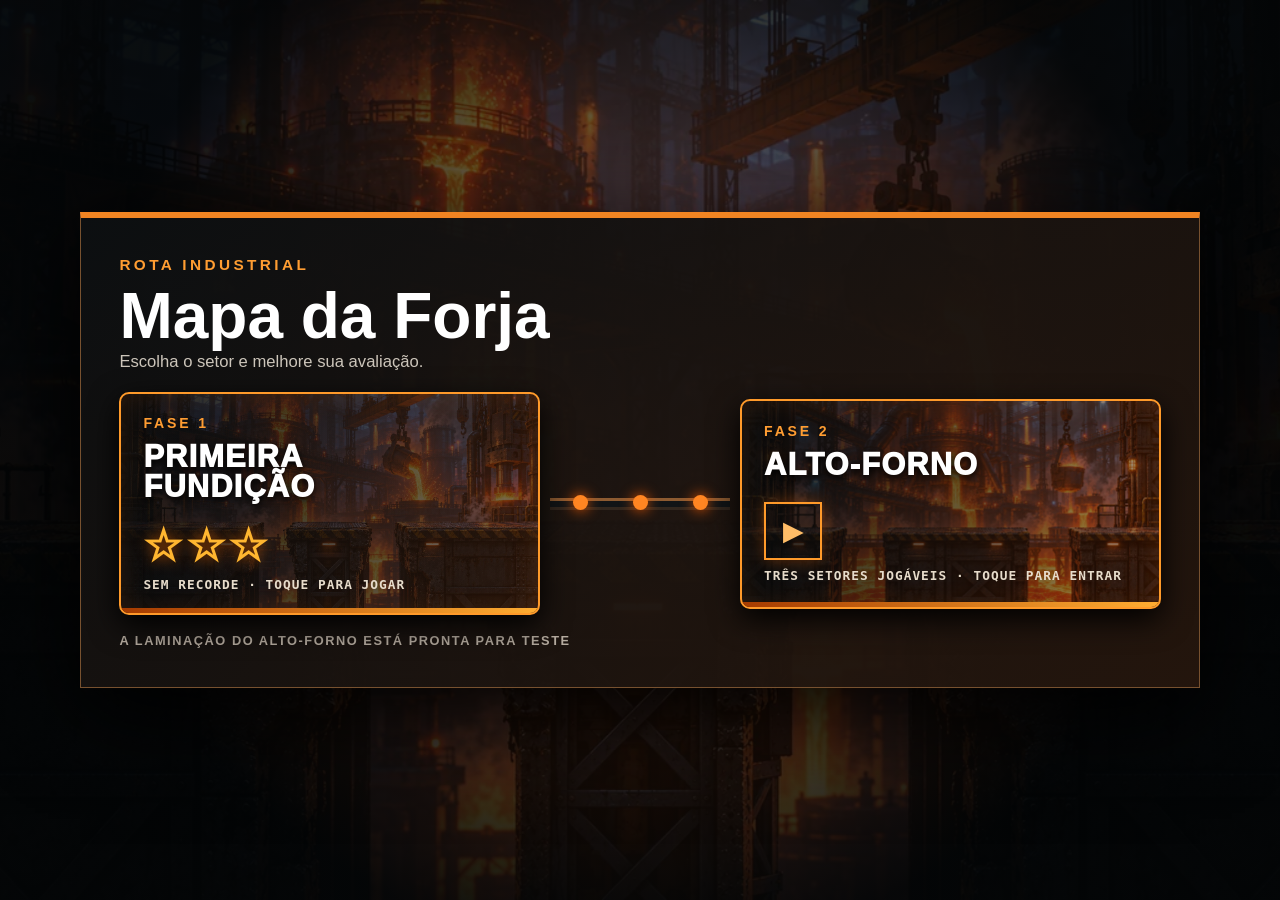
==== commit d77d9a60: "feat: adicionar setor de laminação e plataforma móvel v17.0" ====
--- a/app/src/main/assets/index.html
+++ b/app/src/main/assets/index.html
@@ -45,9 +45,9 @@
         <div class="preview-copy">
           <div class="eyebrow">ROTA AMPLIADA · FASE 2</div>
           <h1>Alto-forno</h1>
-          <p>Dois setores conectados, com passarela elevada, canais de metal líquido, sentinelas e válvulas de vapor alternadas.</p>
-          <div class="preview-tags"><span>2 SETORES</span><span>CHECKPOINT</span><span>ROTA ELEVADA</span></div>
-          <div class="preview-note">ROTA AMPLIADA JOGÁVEL</div>
+          <p>Três setores conectados, com passarelas elevadas, canais de metal líquido, sentinelas, vapor e plataforma industrial móvel.</p>
+          <div class="preview-tags"><span>3 SETORES</span><span>2 CHECKPOINTS</span><span>PLATAFORMA MÓVEL</span></div>
+          <div class="preview-note">ROTA COMPLETA JOGÁVEL</div>
           <div class="preview-actions">
             <button id="phase-two-start">JOGAR FASE</button>
             <button id="preview-back">VOLTAR AO MAPA</button>
@@ -61,7 +61,7 @@
         <div class="eyebrow">FASE 2 · TESTE DE PRODUÇÃO</div>
         <h2>ROTA CONCLUÍDA</h2>
         <div id="phase-two-stats"></div>
-        <p class="trial-note">Os dois setores do Alto-forno foram atravessados.</p>
+        <p class="trial-note">Os três setores do Alto-forno foram atravessados.</p>
         <div class="result-actions">
           <button id="phase-two-replay">JOGAR NOVAMENTE</button>
           <button id="phase-two-map">VOLTAR AO MAPA</button>
